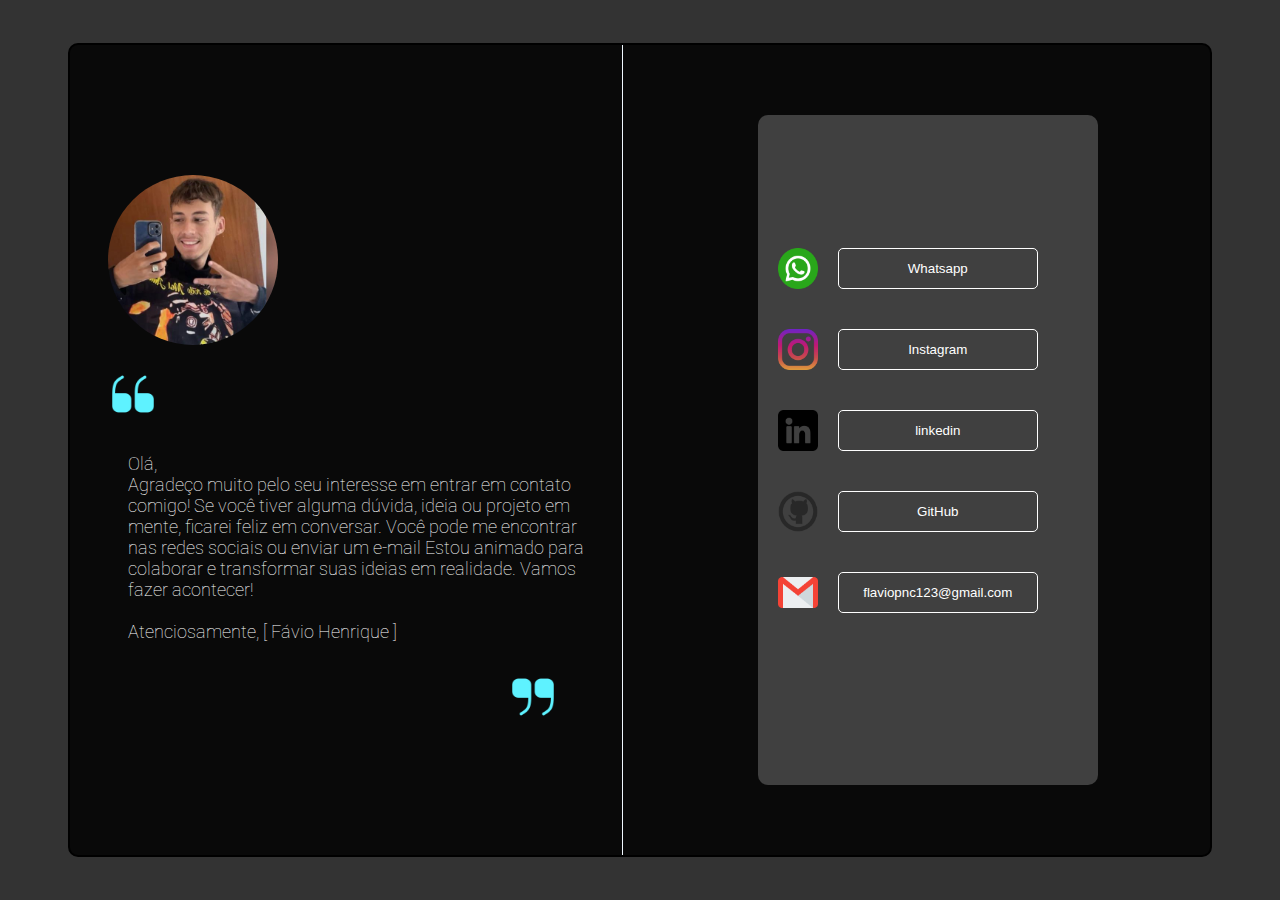
==== segundo.html @ 7c584337 "dia 04/02" ====
<!DOCTYPE html>
<html lang="pt-br">
<head>
    <meta charset="UTF-8">
    <meta name="viewport" content="width=device-width, initial-scale=1.0">
    <link rel="stylesheet" href="./style-contato.css">
    <link rel="preconnect" href="https://fonts.googleapis.com">
<link rel="preconnect" href="https://fonts.gstatic.com" crossorigin>
<link href="https://fonts.googleapis.com/css2?family=Roboto:ital,wght@0,100;0,300;0,400;0,500;0,700;0,900;1,100;1,300;1,400;1,500;1,700;1,900&display=swap" rel="stylesheet">
    <title>Document</title>
</head>
<body>
    <div class="container">
        <div class="msg">
            <div><img src="./img/perfil.jpg" alt="" id="img-perfil"></div>
            <div class="msg-text">
                <img src="./img/quote.png" alt="" class="aspas">
                <p>Olá,<br>
                    Agradeço muito pelo seu interesse em entrar em contato comigo! 
                    Se você tiver alguma dúvida, ideia ou projeto em mente, ficarei feliz em conversar.
                     Você pode me encontrar nas redes sociais ou enviar um e-mail Estou animado para colaborar e 
                    transformar suas ideias em realidade. Vamos fazer acontecer!<br> <br>              
                    Atenciosamente,
                    [ Fávio Henrique ]</p>
                    <img src="./img/quote.png" alt="" class="aspas1" >
            </div>
        </div>
        <div class="divisa"></div>
        <div class="contato">
            <div class="redes">
                <img src="./img/whatsapp.png" alt="">
                <a href="#">    <button>Whatsapp</button></a>
            </div>
            <div class="redes">
                <img src="./img/instagram2.png" alt="">
               <a href="https://www.instagram.com/caalcula.13/" target="_blank"> <button>Instagram</button></a>
            </div>
            <div class="redes">
                <img src="./img/linkedin.png" alt="">
                <a href="https://www.linkedin.com/in/flavio-henrique-78aa8b261/" target="_blank"><button>linkedin</button></a>
            </div>
            <div class="redes">
                <img src="./img/github.png" alt="">
                <a href="https://github.com/Flavio062" target="_blank"> <button>GitHub</button></a>
            </div>
            <div class="redes">
                <img src="./img/gmail.png" alt="">
                <a><button id="emails">flaviopnc123@gmail.com</button>
            </div>
            <div class="voltar"></div>

        </div>
    </div>
    
</body>
</html>
---- style-contato.css ----
*{
    margin: 0%;
    padding: 0%;
}

body{
    width: 100vw;
    height: 100vh;
    background-color: rgba(0, 0, 0, 0.8);
    display: flex;
    flex-direction: row;
    justify-content: center;
    align-items: center; 
    font-family: "Roboto", sans-serif;
  font-weight: 100;
  font-style: normal;
    
  
}

.container{
    background-color: black;
    width: 89%;
    height: 90%;
    border: 2px black solid ;
    background: rgba(0, 0, 0, 0.819);
    border-radius: 10px;
    display: flex;
    align-items: center;
    justify-content: space-around;
    
}

.msg{
    width: 500px;
}

#img-perfil{
    width: 170px;
    border-radius: 50%;
    margin-bottom: 20px;
}

.aspas{
    width: 50px;
    margin-bottom: 10px;

}

.aspas1{
    width: 50px;
    transform: rotate(180deg);
    margin-top: 10px;
    margin-left: 400px;
}

.msg p{
    color: white;
    padding: 20px;
    font-size: 18px;
}


/* devisa */


.divisa{
    background-color: aliceblue;
    width: 1px;
    height: 90vh;
   position: relative;
   right: 60px;
}

/* contato */

.contato{
    width: 300px;
    height: 70vh;
    background-color: rgb(64, 64, 64);
    display: flex;
    flex-direction: column;
    gap: 40px;
    justify-content: center;
    justify-items: center;
    padding: 20px;
    border-radius: 10px;
}

.contato img{
    width: 40px;
}


.redes{
    display: flex;
    gap: 20px;
    text-decoration: none;

}

.contato button{
    background-color: transparent;
    border: 1px solid white;
    width: 200px;
    color: white;
    border-radius: 5px;
    padding: 12px 0px 12px 0px;
    cursor: pointer;
}

.emails{
    cursor: cell;
}
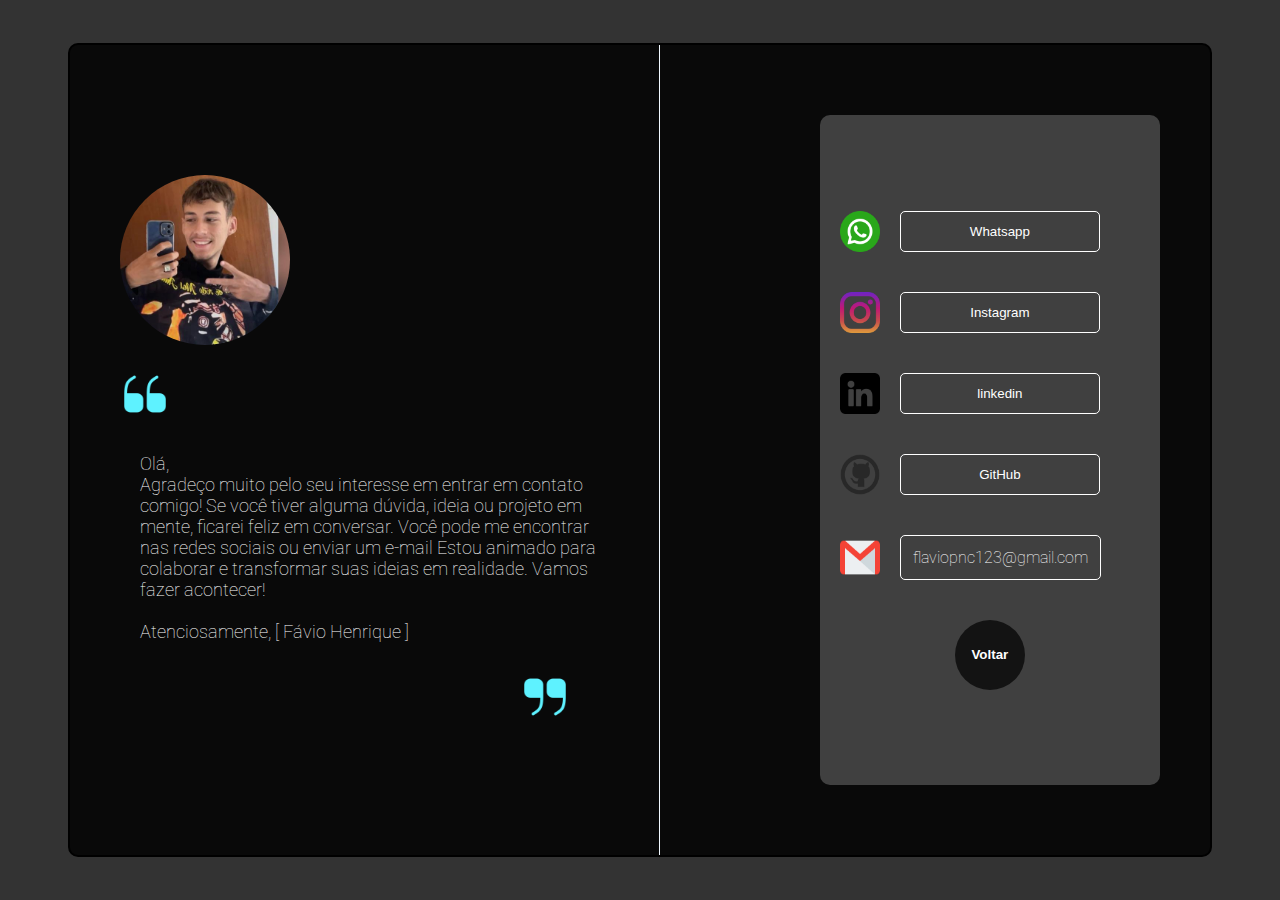
==== commit 7204034e: "04-04-02" ====
--- a/segundo.html
+++ b/segundo.html
@@ -15,7 +15,7 @@
             <div><img src="./img/perfil.jpg" alt="" id="img-perfil"></div>
             <div class="msg-text">
                 <img src="./img/quote.png" alt="" class="aspas">
-                <p>Olá,<br>
+                <p class="text-digit">Olá,<br>
                     Agradeço muito pelo seu interesse em entrar em contato comigo! 
                     Se você tiver alguma dúvida, ideia ou projeto em mente, ficarei feliz em conversar.
                      Você pode me encontrar nas redes sociais ou enviar um e-mail Estou animado para colaborar e 
@@ -45,9 +45,11 @@
             </div>
             <div class="redes">
                 <img src="./img/gmail.png" alt="">
-                <a><button id="emails">flaviopnc123@gmail.com</button>
+                <div class="email-co">flaviopnc123@gmail.com</div>
             </div>
-            <div class="voltar"></div>
+            <div class="voltar">
+                <a href="./index.html"><button>Voltar</button></a>
+            </div>
 
         </div>
     </div>
--- a/style-contato.css
+++ b/style-contato.css
@@ -14,6 +14,7 @@
     font-family: "Roboto", sans-serif;
   font-weight: 100;
   font-style: normal;
+  text-decoration: none;
     
   
 }
@@ -89,6 +90,7 @@
 
 .contato img{
     width: 40px;
+    
 }
 
 
@@ -96,6 +98,15 @@
     display: flex;
     gap: 20px;
     text-decoration: none;
+    
+
+}
+
+.email-co{
+    color: white;
+    border: solid 1px white;
+    padding: 12px 12px 12px 12px;
+    border-radius: 5px;
 
 }
 
@@ -111,4 +122,23 @@
 
 .emails{
     cursor: cell;
+}
+
+.voltar{
+    display: flex;
+    align-items: center;
+    justify-content: center;
+    margin-top: 0;
+    
+}
+
+.voltar button{
+    width: 70px;
+    height: 70px;
+    background-color: rgba(2, 2, 2, 0.708);
+    border: none;
+    border-radius: 50%;
+    font-weight: 900;
+    position: relative;
+    margin-bottom: px;
 }